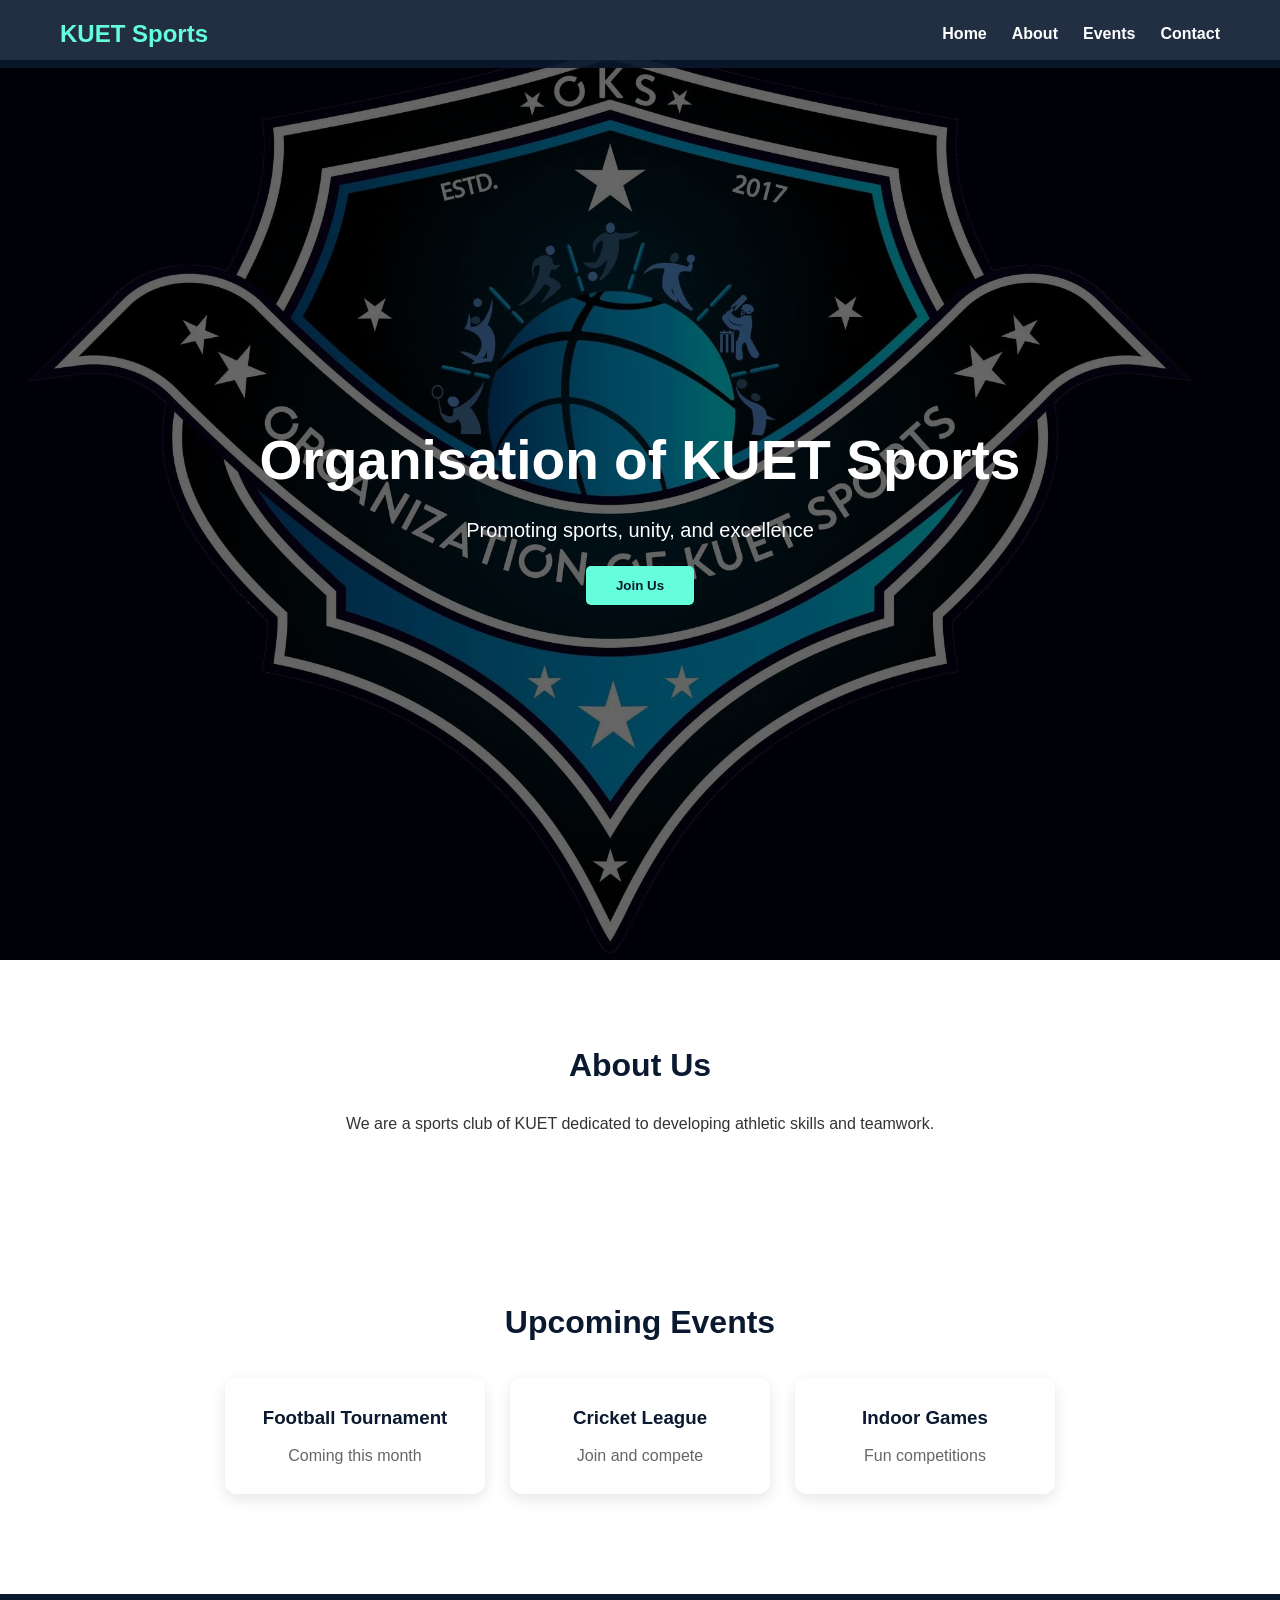
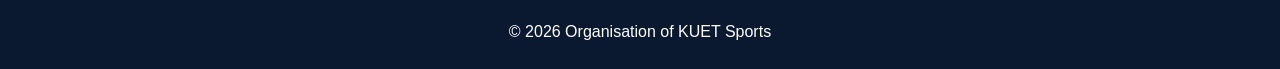
==== index.html @ b195a8f4 "added full existing  project upto 29/04/26" ====
<!doctype html>
<html lang="en">
  <head>
    <meta charset="UTF-8" />
    <meta name="viewport" content="width=device-width, initial-scale=1.0" />
    <title>Organisation of KUET Sports</title>
    <link rel="stylesheet" href="styles.css" />
  </head>

  <body>
    <div class="navbar">
      <h2>KUET Sports</h2>
      <ul>
        <li><a href="index.html">Home</a></li>
        <li><a href="about.html">About</a></li>
        <li><a href="events.html">Events</a></li>
        <li><a href="index.html#contact">Contact</a></li>
      </ul>
    </div>
    <div class="hero">
      <div>
        <h1>Organisation of KUET Sports</h1>
        <p>Promoting sports, unity, and excellence</p>
        <button class="btn">Join Us</button>
      </div>
    </div>
    <div class="section">
      <h2>About Us</h2>
      <p>
        We are a sports club of KUET dedicated to developing athletic skills and
        teamwork.
      </p>
    </div>
    <div class="section">
      <h2>Upcoming Events</h2>
      <div class="cards">
        <div class="card">
          <h3>Football Tournament</h3>
          <p>Coming this month</p>
        </div>
        <div class="card">
          <h3>Cricket League</h3>
          <p>Join and compete</p>
        </div>
        <div class="card">
          <h3>Indoor Games</h3>
          <p>Fun competitions</p>
        </div>
      </div>
    </div>
    <div class="footer">
      <p>© 2026 Organisation of KUET Sports</p>
    </div>
    <script src="script.js"></script>
  </body>
</html>
---- styles.css ----
* {
  margin: 0;
  padding: 0;
  box-sizing: border-box;
  font-family: Arial, sans-serif;
}

body {
  line-height: 1.6;
}

.navbar {
  display: flex;
  justify-content: space-between;
  align-items: center;
  padding: 15px 60px;
  background: rgba(10, 25, 47, 0.9);
  position: fixed;
  width: 100%;
  top: 0;
  z-index: 100;
}

.navbar h2 {
  color: #64ffda;
}

.navbar ul {
  display: flex;
  list-style: none;
}

.navbar ul li {
  margin-left: 25px;
}

.navbar ul li a {
  color: white;
  text-decoration: none;
  font-weight: bold;
  transition: color 0.3s;
}

.navbar ul li a:hover {
  color: #64ffda;
}

.hero {
  height: 100vh;
  background: url("image.jpeg") no-repeat center/cover;
  position: relative;
  display: flex;
  justify-content: center;
  align-items: center;
  text-align: center;
  color: white;
  margin-top: 60px;
}

.hero::before {
  content: "";
  position: absolute;
  top: 0;
  left: 0;
  width: 100%;
  height: 100%;
  background: rgba(0, 0, 0, 0.6);
}

.hero div {
  position: relative;
  z-index: 1;
}

.hero h1 {
  font-size: 55px;
}

.hero p {
  margin-top: 10px;
  font-size: 20px;
}

.btn {
  margin-top: 20px;
  padding: 12px 30px;
  background: #64ffda;
  border: none;
  cursor: pointer;
  font-weight: bold;
  border-radius: 5px;
  color: #0a192f;
  transition: all 0.3s;
}

.btn:hover {
  background: #00d9b6;
  transform: scale(1.05);
}

.section {
  padding: 80px 60px;
  text-align: center;
}

.section h2 {
  margin-bottom: 20px;
  font-size: 32px;
  color: #0a192f;
}

.section p {
  font-size: 16px;
  color: #333;
}

.cards {
  display: flex;
  justify-content: center;
  gap: 25px;
  margin-top: 30px;
  flex-wrap: wrap;
}

.card {
  background: white;
  padding: 25px;
  width: 260px;
  border-radius: 12px;
  box-shadow: 0 5px 15px rgba(0, 0, 0, 0.1);
  transition: all 0.3s;
}

.card:hover {
  transform: translateY(-10px);
  box-shadow: 0 10px 25px rgba(0, 0, 0, 0.2);
}

.card h3 {
  margin-bottom: 10px;
  color: #0a192f;
}

.card p {
  color: #666;
}

.footer {
  background: #0a192f;
  color: white;
  text-align: center;
  padding: 25px;
  margin-top: 20px;
}

@media (max-width: 768px) {
  .navbar {
    padding: 15px 20px;
    flex-direction: column;
    gap: 15px;
  }

  .navbar ul {
    flex-direction: column;
    align-items: center;
    gap: 10px;
  }

  .navbar ul li {
    margin-left: 0;
  }

  .cards {
    flex-direction: column;
    align-items: center;
  }

  .hero h1 {
    font-size: 32px;
  }

  .section {
    padding: 60px 20px;
  }
}
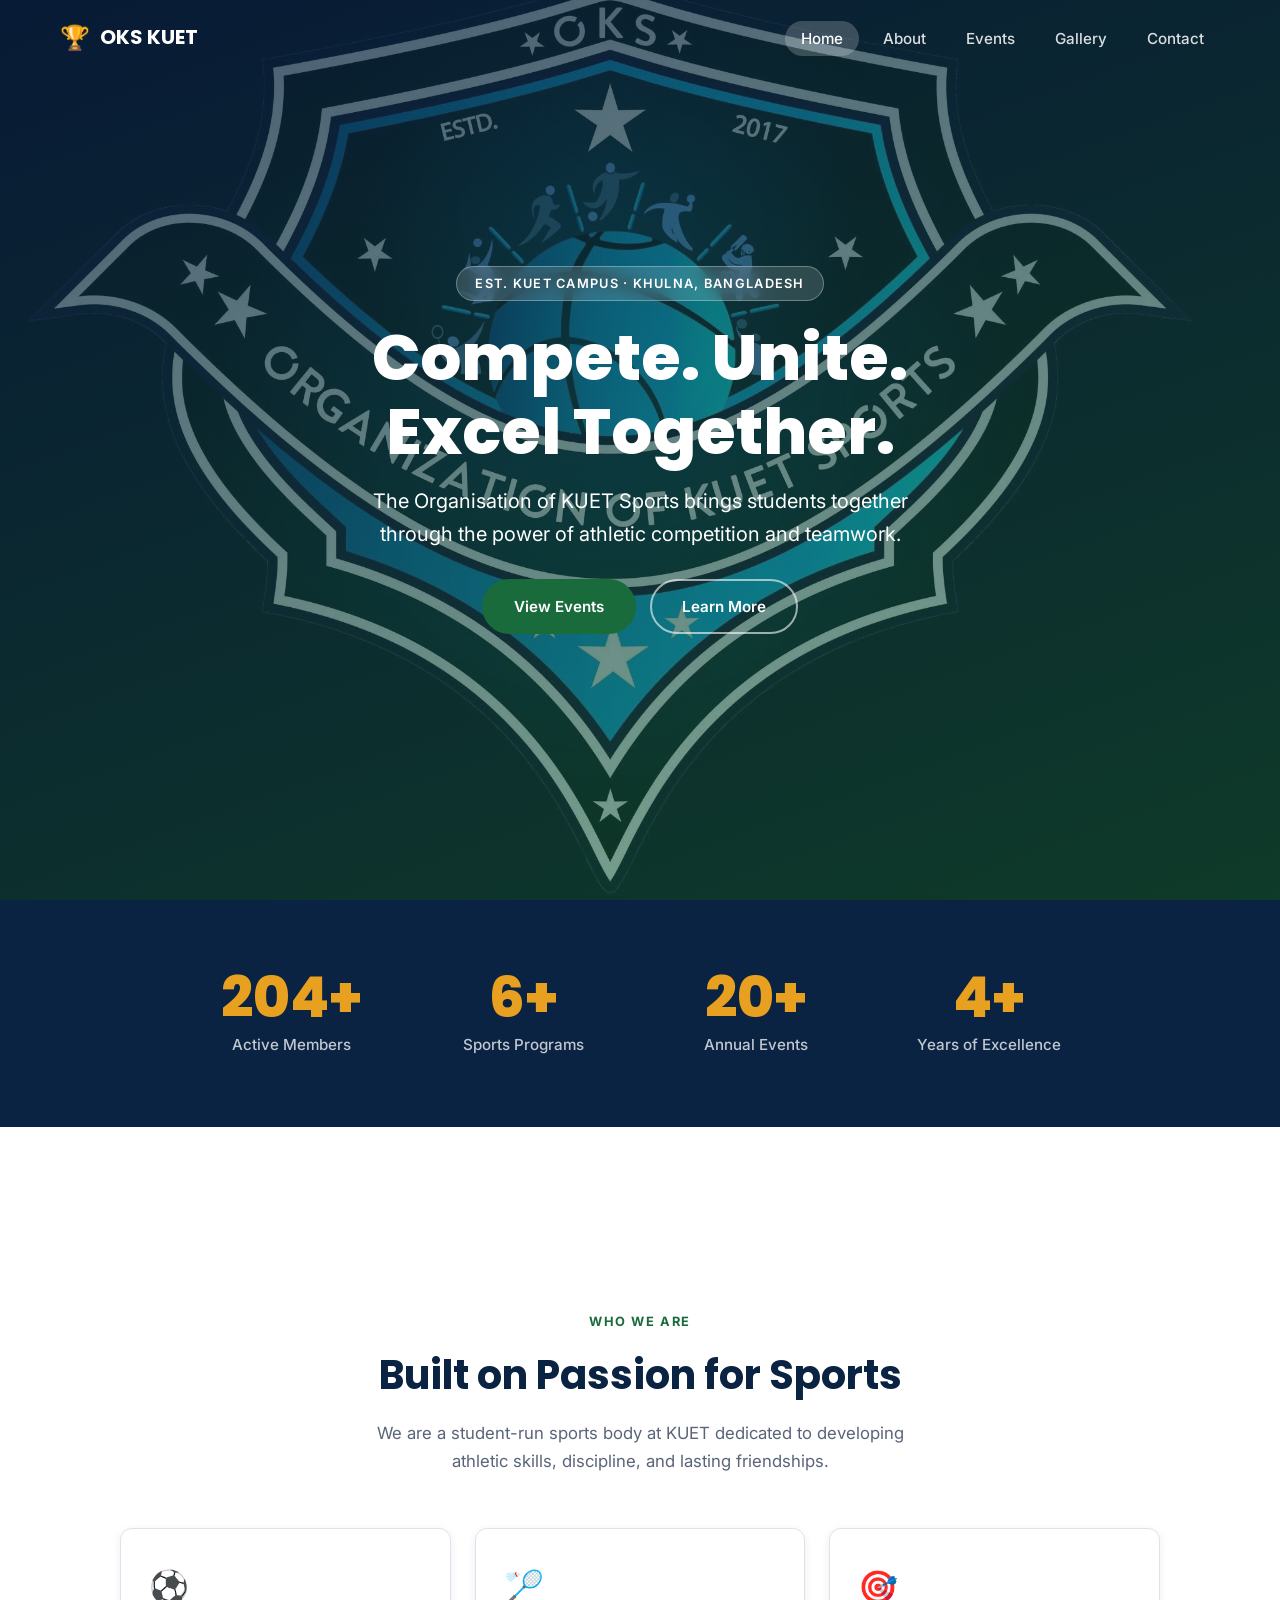
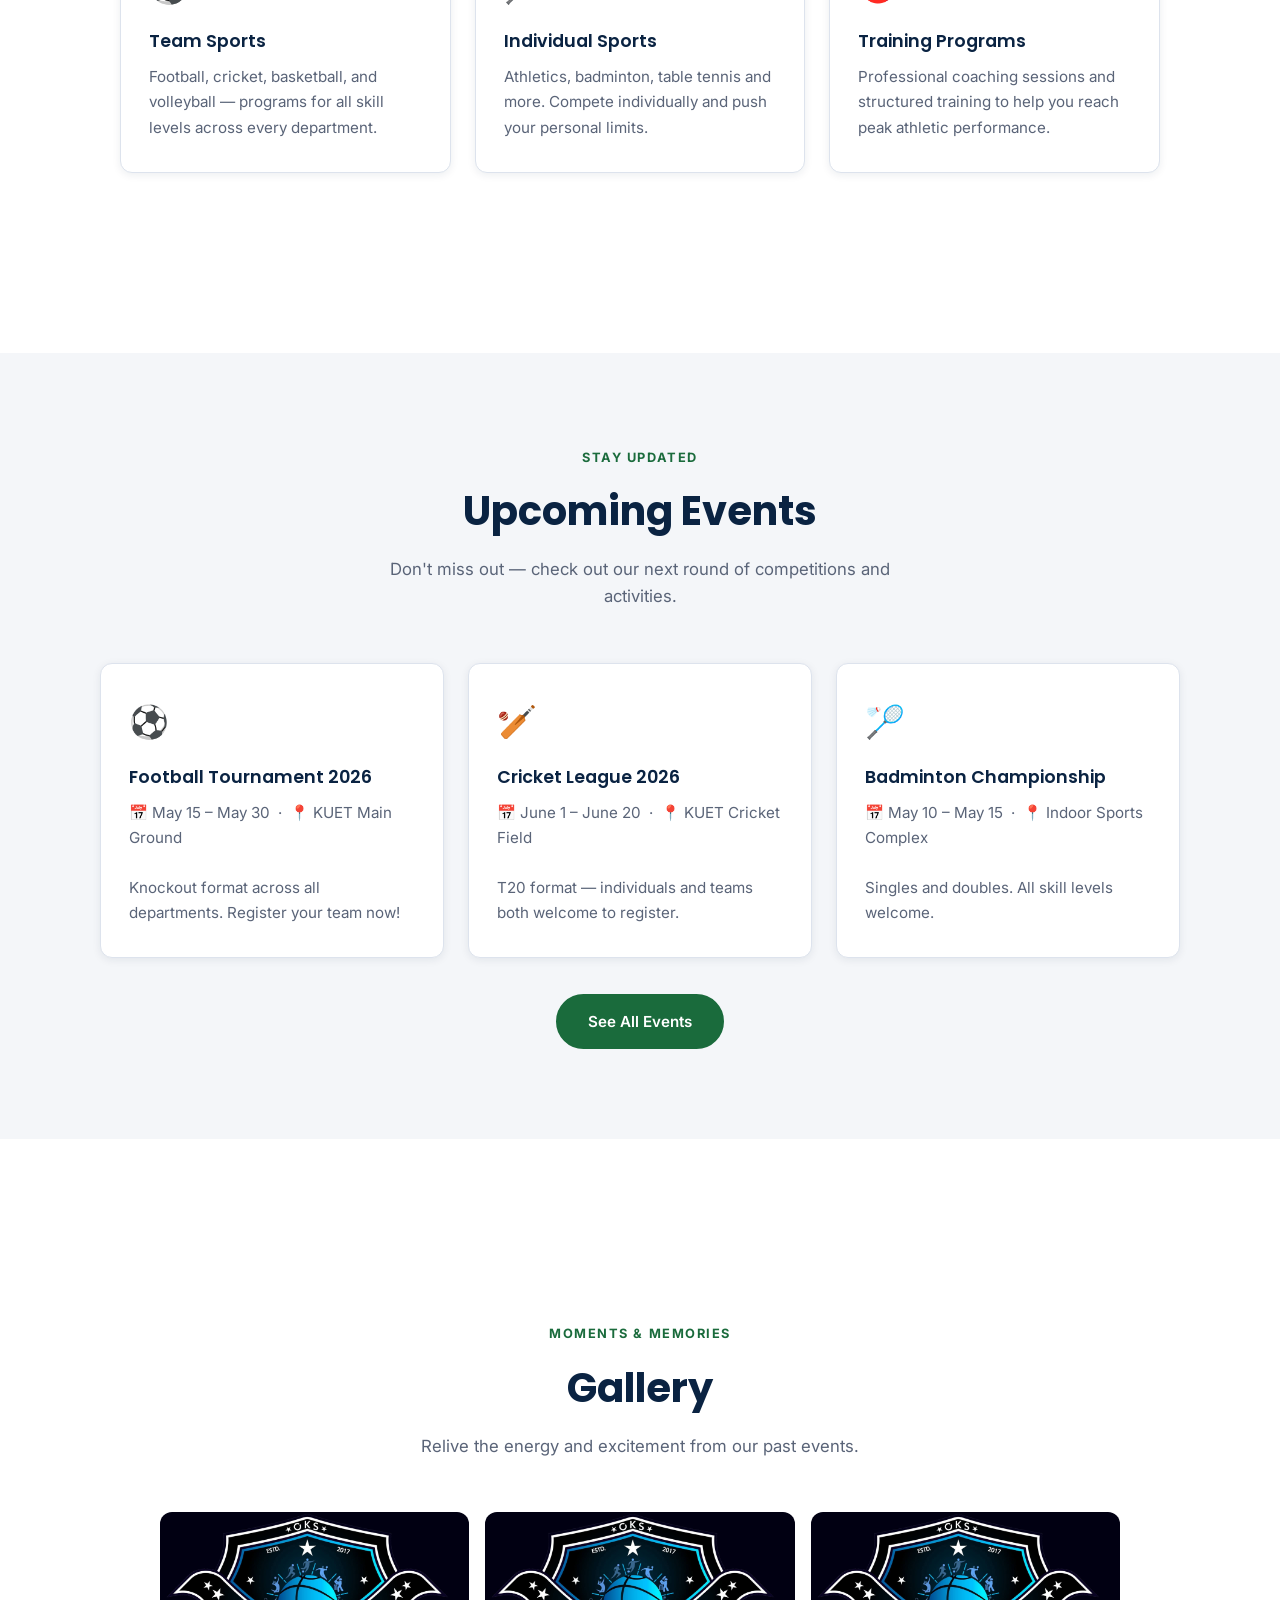
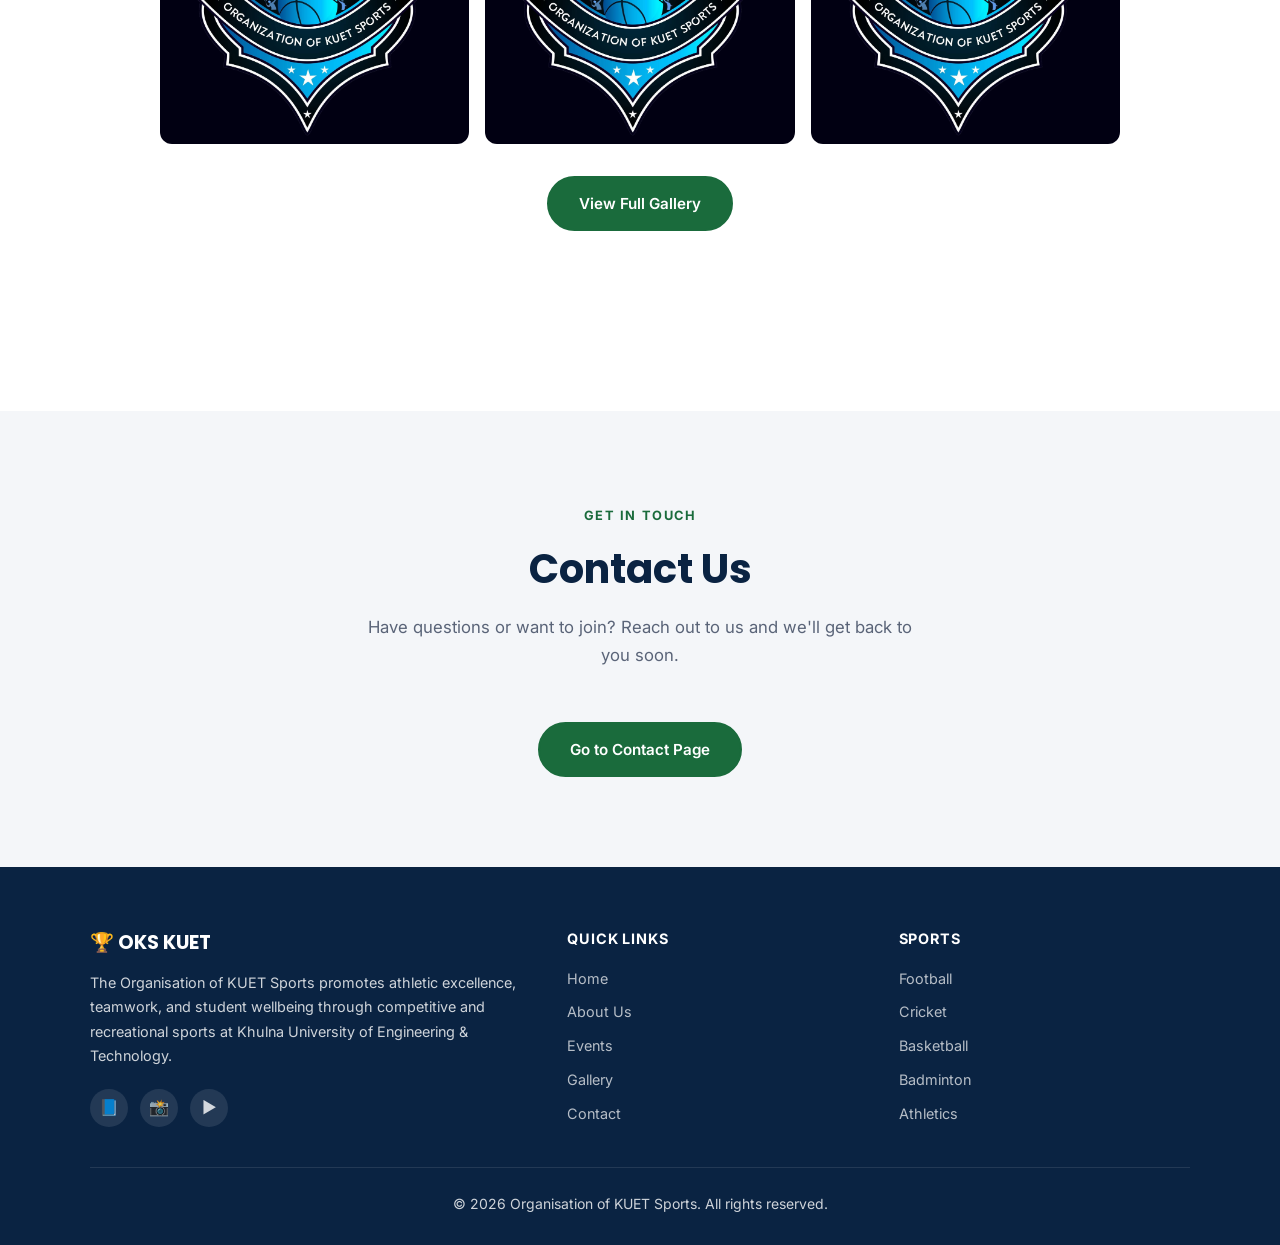
==== commit 2871ae3b: "added gallery and redesigned the portfoltio" ====
--- a/index.html
+++ b/index.html
@@ -3,54 +3,196 @@
   <head>
     <meta charset="UTF-8" />
     <meta name="viewport" content="width=device-width, initial-scale=1.0" />
-    <title>Organisation of KUET Sports</title>
+    <title>Organisation of KUET Sports (OKS)</title>
+    <meta name="description" content="The Organisation of KUET Sports (OKS) promotes athletic excellence, teamwork and fitness among KUET students through competitive and recreational sports programs." />
+    <link rel="icon" href="data:image/svg+xml,<svg xmlns='http://www.w3.org/2000/svg' viewBox='0 0 100 100'><text y='.9em' font-size='90'>🏆</text></svg>" />
     <link rel="stylesheet" href="styles.css" />
   </head>
 
   <body>
-    <div class="navbar">
-      <h2>KUET Sports</h2>
-      <ul>
-        <li><a href="index.html">Home</a></li>
-        <li><a href="about.html">About</a></li>
-        <li><a href="events.html">Events</a></li>
-        <li><a href="index.html#contact">Contact</a></li>
-      </ul>
-    </div>
-    <div class="hero">
-      <div>
-        <h1>Organisation of KUET Sports</h1>
-        <p>Promoting sports, unity, and excellence</p>
-        <button class="btn">Join Us</button>
+    <header class="navbar" id="navbar">
+      <a href="index.html" class="navbar-brand">
+        <span class="brand-icon">🏆</span>
+        <span>OKS KUET</span>
+      </a>
+      <button class="nav-toggle" id="navToggle" aria-controls="primary-navigation" aria-expanded="false">
+        <span class="sr-only">Toggle navigation</span>
+        <span class="hamburger"></span>
+      </button>
+      <nav id="primary-navigation" class="nav-menu" aria-label="Primary">
+        <ul>
+          <li><a href="index.html" class="active">Home</a></li>
+          <li><a href="about.html">About</a></li>
+          <li><a href="events.html">Events</a></li>
+          <li><a href="gallery.html">Gallery</a></li>
+          <li><a href="contact.html">Contact</a></li>
+        </ul>
+      </nav>
+    </header>
+
+    <section class="hero">
+      <div class="hero__inner">
+        <div class="hero__badge">Est. KUET Campus · Khulna, Bangladesh</div>
+        <h1>Compete. Unite.<br>Excel Together.</h1>
+        <p>The Organisation of KUET Sports brings students together through the power of athletic competition and teamwork.</p>
+        <div class="hero__cta">
+          <a href="events.html" class="btn btn--primary">View Events</a>
+          <a href="about.html" class="btn btn--outline">Learn More</a>
+        </div>
       </div>
-    </div>
-    <div class="section">
-      <h2>About Us</h2>
-      <p>
-        We are a sports club of KUET dedicated to developing athletic skills and
-        teamwork.
-      </p>
-    </div>
-    <div class="section">
-      <h2>Upcoming Events</h2>
-      <div class="cards">
-        <div class="card">
-          <h3>Football Tournament</h3>
-          <p>Coming this month</p>
+    </section>
+
+    <section class="stats" id="stats">
+      <div class="stats__grid">
+        <div class="reveal">
+          <div class="stat__number" data-target="500">0</div>
+          <div class="stat__label">Active Members</div>
         </div>
-        <div class="card">
-          <h3>Cricket League</h3>
-          <p>Join and compete</p>
+        <div class="reveal">
+          <div class="stat__number" data-target="15">0</div>
+          <div class="stat__label">Sports Programs</div>
         </div>
-        <div class="card">
-          <h3>Indoor Games</h3>
-          <p>Fun competitions</p>
+        <div class="reveal">
+          <div class="stat__number" data-target="50">0</div>
+          <div class="stat__label">Annual Events</div>
+        </div>
+        <div class="reveal">
+          <div class="stat__number" data-target="12">0</div>
+          <div class="stat__label">Years of Excellence</div>
+        </div>
+      </div>
+    </section>
+
+    <div class="section--full section--alt">
+      <div class="section">
+        <div class="section__header reveal">
+          <span class="section__label">Who We Are</span>
+          <h2 class="section__title">Built on Passion for Sports</h2>
+          <p class="section__subtitle">We are a student-run sports body at KUET dedicated to developing athletic skills, discipline, and lasting friendships.</p>
+        </div>
+        <div class="cards">
+          <div class="card reveal">
+            <div class="card__icon">⚽</div>
+            <h3>Team Sports</h3>
+            <p>Football, cricket, basketball, and volleyball — programs for all skill levels across every department.</p>
+          </div>
+          <div class="card reveal">
+            <div class="card__icon">🏸</div>
+            <h3>Individual Sports</h3>
+            <p>Athletics, badminton, table tennis and more. Compete individually and push your personal limits.</p>
+          </div>
+          <div class="card reveal">
+            <div class="card__icon">🎯</div>
+            <h3>Training Programs</h3>
+            <p>Professional coaching sessions and structured training to help you reach peak athletic performance.</p>
+          </div>
         </div>
       </div>
     </div>
-    <div class="footer">
-      <p>© 2026 Organisation of KUET Sports</p>
+
+    <div class="section">
+      <div class="section__header reveal">
+        <span class="section__label">Stay Updated</span>
+        <h2 class="section__title">Upcoming Events</h2>
+        <p class="section__subtitle">Don't miss out — check out our next round of competitions and activities.</p>
+      </div>
+      <div class="cards">
+        <div class="card reveal">
+          <div class="card__icon">⚽</div>
+          <h3>Football Tournament 2026</h3>
+          <p>📅 May 15 – May 30 &nbsp;·&nbsp; 📍 KUET Main Ground<br><br>Knockout format across all departments. Register your team now!</p>
+        </div>
+        <div class="card reveal">
+          <div class="card__icon">🏏</div>
+          <h3>Cricket League 2026</h3>
+          <p>📅 June 1 – June 20 &nbsp;·&nbsp; 📍 KUET Cricket Field<br><br>T20 format — individuals and teams both welcome to register.</p>
+        </div>
+        <div class="card reveal">
+          <div class="card__icon">🏸</div>
+          <h3>Badminton Championship</h3>
+          <p>📅 May 10 – May 15 &nbsp;·&nbsp; 📍 Indoor Sports Complex<br><br>Singles and doubles. All skill levels welcome.</p>
+        </div>
+      </div>
+      <div style="text-align:center;margin-top:36px;">
+        <a href="events.html" class="btn btn--primary reveal">See All Events</a>
+      </div>
     </div>
+
+    <div class="section--full section--alt">
+      <div class="section">
+        <div class="section__header reveal">
+          <span class="section__label">Moments & Memories</span>
+          <h2 class="section__title">Gallery</h2>
+          <p class="section__subtitle">Relive the energy and excitement from our past events.</p>
+        </div>
+        <div class="gallery-grid" style="max-width:960px;margin:0 auto;">
+          <div class="gallery-item reveal" data-caption="Football Finals 2025">
+            <img src="image.jpeg" alt="Football Finals 2025" />
+            <div class="gallery-overlay"><span>Football Finals 2025</span></div>
+          </div>
+          <div class="gallery-item reveal" data-caption="Cricket League Awards">
+            <img src="image.jpeg" alt="Cricket League Awards" />
+            <div class="gallery-overlay"><span>Cricket League Awards</span></div>
+          </div>
+          <div class="gallery-item reveal" data-caption="Athletic Championships">
+            <img src="image.jpeg" alt="Athletic Championships" />
+            <div class="gallery-overlay"><span>Athletic Championships</span></div>
+          </div>
+        </div>
+        <div style="text-align:center;margin-top:32px;">
+          <a href="gallery.html" class="btn btn--primary reveal">View Full Gallery</a>
+        </div>
+      </div>
+    </div>
+
+    <div class="section" id="contact">
+      <div class="section__header reveal">
+        <span class="section__label">Get In Touch</span>
+        <h2 class="section__title">Contact Us</h2>
+        <p class="section__subtitle">Have questions or want to join? Reach out to us and we'll get back to you soon.</p>
+      </div>
+      <div style="text-align:center;">
+        <a href="contact.html" class="btn btn--primary reveal">Go to Contact Page</a>
+      </div>
+    </div>
+
+    <footer class="footer">
+      <div class="footer__grid">
+        <div>
+          <div class="footer__brand">🏆 OKS KUET</div>
+          <p class="footer__desc">The Organisation of KUET Sports promotes athletic excellence, teamwork, and student wellbeing through competitive and recreational sports at Khulna University of Engineering &amp; Technology.</p>
+          <div class="footer__social">
+            <a href="#" class="social-icon" aria-label="Facebook">📘</a>
+            <a href="#" class="social-icon" aria-label="Instagram">📸</a>
+            <a href="#" class="social-icon" aria-label="YouTube">▶️</a>
+          </div>
+        </div>
+        <div>
+          <div class="footer__heading">Quick Links</div>
+          <div class="footer__links">
+            <a href="index.html">Home</a>
+            <a href="about.html">About Us</a>
+            <a href="events.html">Events</a>
+            <a href="gallery.html">Gallery</a>
+            <a href="contact.html">Contact</a>
+          </div>
+        </div>
+        <div>
+          <div class="footer__heading">Sports</div>
+          <div class="footer__links">
+            <a href="#">Football</a>
+            <a href="#">Cricket</a>
+            <a href="#">Basketball</a>
+            <a href="#">Badminton</a>
+            <a href="#">Athletics</a>
+          </div>
+        </div>
+      </div>
+      <div class="footer__bottom">
+        <p>© 2026 Organisation of KUET Sports. All rights reserved.</p>
+      </div>
+    </footer>
+
     <script src="script.js"></script>
   </body>
 </html>
--- a/styles.css
+++ b/styles.css
@@ -1,185 +1,868 @@
-* {
+@import url('https://fonts.googleapis.com/css2?family=Inter:wght@400;500;600;700&family=Poppins:wght@600;700;800&display=swap');
+
+:root {
+  --navy:        #0a2342;
+  --navy-light:  #0e2f5a;
+  --green:       #1a6b3c;
+  --green-light: #22884d;
+  --gold:        #e8a020;
+  --off-white:   #f4f6f9;
+  --white:       #ffffff;
+  --text-dark:   #1a1f2e;
+  --text-muted:  #5a6478;
+  --border:      #dde3ed;
+  --shadow-sm:   0 2px 8px rgba(10,35,66,.08);
+  --shadow-md:   0 6px 24px rgba(10,35,66,.13);
+  --shadow-lg:   0 16px 48px rgba(10,35,66,.18);
+  --radius:      12px;
+  --radius-sm:   6px;
+  --transition:  0.3s ease;
+}
+
+*, *::before, *::after {
   margin: 0;
   padding: 0;
   box-sizing: border-box;
-  font-family: Arial, sans-serif;
-}
+}
+
+html { scroll-behavior: smooth; }
 
 body {
-  line-height: 1.6;
-}
+  font-family: 'Inter', sans-serif;
+  background: var(--off-white);
+  color: var(--text-dark);
+  line-height: 1.65;
+}
+
+img { max-width: 100%; display: block; }
+a  { text-decoration: none; color: inherit; }
+ul { list-style: none; }
+button { font-family: inherit; cursor: pointer; }
 
 .navbar {
   display: flex;
   justify-content: space-between;
   align-items: center;
-  padding: 15px 60px;
-  background: rgba(10, 25, 47, 0.9);
+  padding: 18px 60px;
   position: fixed;
   width: 100%;
   top: 0;
-  z-index: 100;
-}
-
-.navbar h2 {
-  color: #64ffda;
-}
-
-.navbar ul {
-  display: flex;
-  list-style: none;
-}
-
-.navbar ul li {
-  margin-left: 25px;
-}
-
-.navbar ul li a {
-  color: white;
-  text-decoration: none;
-  font-weight: bold;
-  transition: color 0.3s;
-}
-
-.navbar ul li a:hover {
-  color: #64ffda;
+  z-index: 1000;
+  background: transparent;
+  transition: background var(--transition), box-shadow var(--transition), padding var(--transition);
+}
+
+.navbar.scrolled {
+  background: var(--white);
+  box-shadow: var(--shadow-md);
+  padding: 12px 60px;
+}
+
+.navbar-brand {
+  display: flex;
+  align-items: center;
+  gap: 10px;
+  color: var(--white);
+  font-family: 'Poppins', sans-serif;
+  font-size: 1.25rem;
+  font-weight: 700;
+  transition: color var(--transition);
+}
+
+.navbar.scrolled .navbar-brand { color: var(--navy); }
+
+.navbar-brand .brand-icon {
+  font-size: 1.5rem;
+}
+
+.nav-menu ul {
+  display: flex;
+  gap: 8px;
+  align-items: center;
+}
+
+.nav-menu a {
+  color: rgba(255,255,255,.85);
+  font-size: .95rem;
+  font-weight: 500;
+  padding: 8px 16px;
+  border-radius: 100px;
+  transition: background var(--transition), color var(--transition);
+}
+
+.navbar.scrolled .nav-menu a { color: var(--text-dark); }
+
+.nav-menu a:hover,
+.nav-menu a.active {
+  background: rgba(255,255,255,.2);
+  color: var(--white);
+}
+
+.navbar.scrolled .nav-menu a:hover,
+.navbar.scrolled .nav-menu a.active {
+  background: var(--navy);
+  color: var(--white);
+}
+
+.nav-toggle { display: none; background: transparent; border: none; }
+.hamburger {
+  display: block;
+  width: 26px; height: 2px;
+  background: var(--white);
+  position: relative;
+  transition: background var(--transition);
+}
+.navbar.scrolled .hamburger { background: var(--navy); }
+.hamburger::before, .hamburger::after {
+  content: '';
+  position: absolute;
+  left: 0; width: 26px; height: 2px;
+  background: inherit;
+  transition: transform var(--transition);
+}
+.hamburger::before { top: -8px; }
+.hamburger::after  { top:  8px; }
+
+.navbar.open .hamburger { background: transparent; }
+.navbar.open .hamburger::before { transform: translateY(8px) rotate(45deg); }
+.navbar.open .hamburger::after  { transform: translateY(-8px) rotate(-45deg); }
+.navbar.open .nav-menu { display: block; }
+
+.sr-only {
+  position: absolute; width: 1px; height: 1px;
+  padding: 0; margin: -1px; overflow: hidden;
+  clip: rect(0,0,0,0); white-space: nowrap; border: 0;
 }
 
 .hero {
   height: 100vh;
-  background: url("image.jpeg") no-repeat center/cover;
+  background: url('image.jpeg') no-repeat center/cover;
   position: relative;
   display: flex;
+  align-items: center;
   justify-content: center;
-  align-items: center;
   text-align: center;
-  color: white;
-  margin-top: 60px;
-}
+  color: var(--white);
+}
+
+.hero--short { height: 65vh; }
 
 .hero::before {
-  content: "";
-  position: absolute;
-  top: 0;
-  left: 0;
-  width: 100%;
-  height: 100%;
-  background: rgba(0, 0, 0, 0.6);
-}
-
-.hero div {
+  content: '';
+  position: absolute; inset: 0;
+  background: linear-gradient(
+    160deg,
+    rgba(10,35,66,.75) 0%,
+    rgba(26,107,60,.55) 100%
+  );
+}
+
+.hero__inner {
   position: relative;
   z-index: 1;
+  padding: 0 20px;
+}
+
+.hero__badge {
+  display: inline-block;
+  background: rgba(255,255,255,.15);
+  border: 1px solid rgba(255,255,255,.3);
+  backdrop-filter: blur(8px);
+  color: var(--white);
+  font-size: .8rem;
+  font-weight: 600;
+  letter-spacing: .1em;
+  text-transform: uppercase;
+  padding: 6px 18px;
+  border-radius: 100px;
+  margin-bottom: 20px;
+  animation: fadeDown .7s ease both;
 }
 
 .hero h1 {
-  font-size: 55px;
+  font-family: 'Poppins', sans-serif;
+  font-size: clamp(2.2rem, 6vw, 4rem);
+  font-weight: 800;
+  line-height: 1.15;
+  margin-bottom: 16px;
+  animation: fadeDown .7s .15s ease both;
 }
 
 .hero p {
-  margin-top: 10px;
-  font-size: 20px;
+  font-size: clamp(1rem, 2.5vw, 1.25rem);
+  opacity: .9;
+  max-width: 560px;
+  margin: 0 auto 28px;
+  animation: fadeDown .7s .3s ease both;
+}
+
+.hero__cta {
+  display: flex;
+  gap: 14px;
+  justify-content: center;
+  flex-wrap: wrap;
+  animation: fadeDown .7s .45s ease both;
 }
 
 .btn {
+  display: inline-flex;
+  align-items: center;
+  gap: 8px;
+  padding: 13px 30px;
+  border-radius: 100px;
+  font-weight: 600;
+  font-size: .95rem;
+  transition: all var(--transition);
+  border: 2px solid transparent;
+}
+
+.btn--primary {
+  background: var(--green);
+  color: var(--white);
+  border-color: var(--green);
+}
+.btn--primary:hover {
+  background: var(--green-light);
+  border-color: var(--green-light);
+  transform: translateY(-2px);
+  box-shadow: 0 8px 24px rgba(26,107,60,.35);
+}
+
+.btn--outline {
+  background: transparent;
+  color: var(--white);
+  border-color: rgba(255,255,255,.6);
+}
+.btn--outline:hover {
+  background: rgba(255,255,255,.15);
+  border-color: var(--white);
+  transform: translateY(-2px);
+}
+
+.btn--small {
+  padding: 9px 20px;
+  font-size: .875rem;
+  border-radius: 100px;
+}
+
+.section {
+  padding: 90px 60px;
+  max-width: 1200px;
+  margin: 0 auto;
+}
+
+.section--full {
+  max-width: none;
+  padding: 90px 60px;
+}
+
+.section--alt {
+  background: var(--white);
+}
+
+.section__header {
+  text-align: center;
+  margin-bottom: 52px;
+}
+
+.section__label {
+  display: inline-block;
+  color: var(--green);
+  font-size: .8rem;
+  font-weight: 700;
+  letter-spacing: .12em;
+  text-transform: uppercase;
+  margin-bottom: 10px;
+}
+
+.section__title {
+  font-family: 'Poppins', sans-serif;
+  font-size: clamp(1.75rem, 4vw, 2.5rem);
+  font-weight: 700;
+  color: var(--navy);
+  margin-bottom: 12px;
+}
+
+.section__subtitle {
+  color: var(--text-muted);
+  font-size: 1.05rem;
+  max-width: 560px;
+  margin: 0 auto;
+}
+
+.cards {
+  display: grid;
+  grid-template-columns: repeat(auto-fit, minmax(250px, 1fr));
+  gap: 24px;
+}
+
+.card {
+  background: var(--white);
+  padding: 32px 28px;
+  border-radius: var(--radius);
+  box-shadow: var(--shadow-sm);
+  border: 1px solid var(--border);
+  transition: transform var(--transition), box-shadow var(--transition);
+  position: relative;
+  overflow: hidden;
+}
+
+.card::before {
+  content: '';
+  position: absolute;
+  top: 0; left: 0;
+  width: 4px; height: 100%;
+  background: var(--green);
+  opacity: 0;
+  transition: opacity var(--transition);
+}
+
+.card:hover {
+  transform: translateY(-6px);
+  box-shadow: var(--shadow-md);
+}
+.card:hover::before { opacity: 1; }
+
+.card__icon {
+  font-size: 2rem;
+  margin-bottom: 14px;
+}
+
+.card h3 {
+  font-family: 'Poppins', sans-serif;
+  font-size: 1.1rem;
+  font-weight: 600;
+  color: var(--navy);
+  margin-bottom: 8px;
+}
+
+.card p { color: var(--text-muted); font-size: .95rem; }
+
+.stats {
+  background: var(--navy);
+  padding: 70px 60px;
+}
+
+.stats__grid {
+  display: grid;
+  grid-template-columns: repeat(auto-fit, minmax(160px, 1fr));
+  gap: 30px;
+  max-width: 900px;
+  margin: 0 auto;
+  text-align: center;
+}
+
+.stat__number {
+  font-family: 'Poppins', sans-serif;
+  font-size: clamp(2.5rem, 5vw, 3.5rem);
+  font-weight: 800;
+  color: var(--gold);
+  line-height: 1;
+  margin-bottom: 6px;
+}
+
+.stat__label {
+  color: rgba(255,255,255,.75);
+  font-size: .95rem;
+  font-weight: 500;
+}
+
+.event-filter {
+  display: flex;
+  flex-wrap: wrap;
+  gap: 10px;
+  justify-content: center;
+  margin-bottom: 40px;
+}
+
+.filter-btn {
+  padding: 9px 22px;
+  border-radius: 100px;
+  border: 2px solid var(--border);
+  background: var(--white);
+  color: var(--text-muted);
+  font-weight: 600;
+  font-size: .875rem;
+  transition: all var(--transition);
+}
+
+.filter-btn:hover,
+.filter-btn.active {
+  background: var(--navy);
+  border-color: var(--navy);
+  color: var(--white);
+}
+
+.events-list {
+  display: flex;
+  flex-direction: column;
+  gap: 20px;
+  max-width: 760px;
+  margin: 0 auto;
+}
+
+.event-item {
+  background: var(--white);
+  padding: 28px 32px;
+  border-radius: var(--radius);
+  box-shadow: var(--shadow-sm);
+  border: 1px solid var(--border);
+  border-left: 5px solid var(--green);
+  transition: box-shadow var(--transition), transform var(--transition);
+}
+
+.event-item:hover {
+  box-shadow: var(--shadow-md);
+  transform: translateX(4px);
+}
+
+.event-item.past {
+  border-left-color: var(--text-muted);
+  opacity: .75;
+}
+
+.event-item h3 {
+  font-family: 'Poppins', sans-serif;
+  color: var(--navy);
+  margin-bottom: 8px;
+  font-size: 1.15rem;
+}
+
+.event-date {
+  color: var(--green);
+  font-weight: 600;
+  font-size: .9rem;
+  margin-bottom: 6px;
+}
+
+.event-item.past .event-date { color: var(--text-muted); }
+
+.event-location {
+  color: var(--text-muted);
+  font-size: .875rem;
+  margin-bottom: 10px;
+}
+
+.event-description {
+  color: var(--text-dark);
+  font-size: .95rem;
+  margin-bottom: 14px;
+}
+
+.event-footer {
+  display: flex;
+  align-items: center;
+  gap: 12px;
+  flex-wrap: wrap;
+}
+
+.event-category {
+  display: inline-block;
+  background: var(--navy);
+  color: var(--white);
+  padding: 4px 12px;
+  border-radius: 100px;
+  font-size: .75rem;
+  font-weight: 600;
+  letter-spacing: .06em;
+  text-transform: uppercase;
+}
+
+.register-btn {
+  background: var(--green);
+  color: var(--white);
+  padding: 9px 22px;
+  border: none;
+  border-radius: 100px;
+  font-weight: 600;
+  font-size: .875rem;
+  transition: all var(--transition);
+}
+.register-btn:hover {
+  background: var(--green-light);
+  transform: translateY(-2px);
+  box-shadow: 0 6px 16px rgba(26,107,60,.3);
+}
+
+.gallery-grid {
+  display: grid;
+  grid-template-columns: repeat(auto-fill, minmax(260px, 1fr));
+  gap: 16px;
+}
+
+.gallery-item {
+  position: relative;
+  border-radius: var(--radius);
+  overflow: hidden;
+  cursor: pointer;
+  aspect-ratio: 4/3;
+  background: var(--border);
+}
+
+.gallery-item img {
+  width: 100%; height: 100%;
+  object-fit: cover;
+  transition: transform .5s ease;
+}
+
+.gallery-item:hover img { transform: scale(1.07); }
+
+.gallery-overlay {
+  position: absolute; inset: 0;
+  background: linear-gradient(to top, rgba(10,35,66,.7) 0%, transparent 60%);
+  opacity: 0;
+  transition: opacity var(--transition);
+  display: flex;
+  align-items: flex-end;
+  padding: 20px;
+}
+
+.gallery-item:hover .gallery-overlay { opacity: 1; }
+
+.gallery-overlay span {
+  color: var(--white);
+  font-weight: 600;
+  font-size: .95rem;
+}
+
+.lightbox {
+  position: fixed; inset: 0;
+  background: rgba(0,0,0,.92);
+  z-index: 9999;
+  display: none;
+  align-items: center;
+  justify-content: center;
+}
+
+.lightbox.open { display: flex; }
+
+.lightbox__inner {
+  position: relative;
+  max-width: 90vw;
+  max-height: 85vh;
+}
+
+.lightbox__inner img {
+  max-width: 90vw;
+  max-height: 85vh;
+  border-radius: var(--radius);
+  object-fit: contain;
+}
+
+.lightbox__close,
+.lightbox__prev,
+.lightbox__next {
+  position: absolute;
+  background: rgba(255,255,255,.15);
+  border: none;
+  color: var(--white);
+  border-radius: 50%;
+  width: 44px; height: 44px;
+  font-size: 1.3rem;
+  display: flex; align-items: center; justify-content: center;
+  transition: background var(--transition);
+  backdrop-filter: blur(4px);
+}
+.lightbox__close:hover,
+.lightbox__prev:hover,
+.lightbox__next:hover { background: rgba(255,255,255,.3); }
+
+.lightbox__close { top: -52px; right: 0; }
+.lightbox__prev  { left: -56px; top: 50%; transform: translateY(-50%); }
+.lightbox__next  { right: -56px; top: 50%; transform: translateY(-50%); }
+
+.lightbox__caption {
+  text-align: center;
+  color: rgba(255,255,255,.75);
+  margin-top: 14px;
+  font-size: .9rem;
+}
+
+.contact-grid {
+  display: grid;
+  grid-template-columns: 1fr 1.4fr;
+  gap: 48px;
+  align-items: start;
+}
+
+.contact-info__card {
+  display: flex;
+  align-items: flex-start;
+  gap: 16px;
+  padding: 22px 24px;
+  background: var(--white);
+  border-radius: var(--radius);
+  box-shadow: var(--shadow-sm);
+  border: 1px solid var(--border);
+  margin-bottom: 16px;
+  transition: box-shadow var(--transition);
+}
+.contact-info__card:hover { box-shadow: var(--shadow-md); }
+
+.contact-info__icon {
+  font-size: 1.6rem;
+  flex-shrink: 0;
+  width: 48px; height: 48px;
+  background: rgba(26,107,60,.1);
+  border-radius: 50%;
+  display: flex; align-items: center; justify-content: center;
+}
+
+.contact-info__card h4 {
+  font-family: 'Poppins', sans-serif;
+  font-size: .9rem;
+  color: var(--navy);
+  margin-bottom: 4px;
+}
+
+.contact-info__card p { color: var(--text-muted); font-size: .9rem; }
+
+.contact-form {
+  background: var(--white);
+  padding: 40px 44px;
+  border-radius: var(--radius);
+  box-shadow: var(--shadow-sm);
+  border: 1px solid var(--border);
+}
+
+.form-group {
+  margin-bottom: 20px;
+}
+
+.form-group label {
+  display: block;
+  font-size: .875rem;
+  font-weight: 600;
+  color: var(--navy);
+  margin-bottom: 7px;
+}
+
+.form-group input,
+.form-group select,
+.form-group textarea {
+  width: 100%;
+  padding: 12px 16px;
+  border: 2px solid var(--border);
+  border-radius: var(--radius-sm);
+  font-family: inherit;
+  font-size: .95rem;
+  color: var(--text-dark);
+  background: var(--off-white);
+  transition: border-color var(--transition), box-shadow var(--transition);
+  outline: none;
+}
+
+.form-group input:focus,
+.form-group select:focus,
+.form-group textarea:focus {
+  border-color: var(--green);
+  background: var(--white);
+  box-shadow: 0 0 0 3px rgba(26,107,60,.12);
+}
+
+.form-group textarea { resize: vertical; min-height: 130px; }
+
+.form-error {
+  color: #d0302f;
+  font-size: .8rem;
+  margin-top: 5px;
+  display: none;
+}
+
+.form-error.visible { display: block; }
+
+.form-group input.error,
+.form-group select.error,
+.form-group textarea.error { border-color: #d0302f; }
+
+.form-success {
+  display: none;
+  background: rgba(26,107,60,.1);
+  border: 1px solid var(--green);
+  color: var(--green);
+  padding: 16px 20px;
+  border-radius: var(--radius-sm);
+  font-weight: 600;
+  text-align: center;
+  margin-top: 16px;
+}
+.form-success.visible { display: block; }
+
+.team-card {
+  text-align: center;
+}
+
+.team-card__avatar {
+  width: 80px; height: 80px;
+  border-radius: 50%;
+  background: linear-gradient(135deg, var(--navy) 0%, var(--green) 100%);
+  display: flex; align-items: center; justify-content: center;
+  font-size: 2rem;
+  margin: 0 auto 16px;
+}
+
+.team-card__role {
+  font-size: .78rem;
+  font-weight: 700;
+  letter-spacing: .1em;
+  text-transform: uppercase;
+  color: var(--green);
+  margin-bottom: 4px;
+}
+
+.team-card__name {
+  font-family: 'Poppins', sans-serif;
+  font-size: 1.05rem;
+  font-weight: 600;
+  color: var(--navy);
+  margin-bottom: 6px;
+}
+
+.footer {
+  background: var(--navy);
+  color: rgba(255,255,255,.8);
+  padding: 60px 60px 30px;
+}
+
+.footer__grid {
+  display: grid;
+  grid-template-columns: 1.5fr 1fr 1fr;
+  gap: 40px;
+  max-width: 1100px;
+  margin: 0 auto 40px;
+}
+
+.footer__brand {
+  font-family: 'Poppins', sans-serif;
+  font-size: 1.2rem;
+  font-weight: 700;
+  color: var(--white);
+  margin-bottom: 12px;
+}
+
+.footer__desc { font-size: .9rem; line-height: 1.7; }
+
+.footer__heading {
+  font-weight: 700;
+  color: var(--white);
+  font-size: .9rem;
+  letter-spacing: .06em;
+  text-transform: uppercase;
+  margin-bottom: 16px;
+}
+
+.footer__links { display: flex; flex-direction: column; gap: 10px; }
+
+.footer__links a {
+  color: rgba(255,255,255,.7);
+  font-size: .9rem;
+  transition: color var(--transition);
+}
+.footer__links a:hover { color: var(--gold); }
+
+.footer__social {
+  display: flex;
+  gap: 12px;
   margin-top: 20px;
-  padding: 12px 30px;
-  background: #64ffda;
-  border: none;
-  cursor: pointer;
-  font-weight: bold;
-  border-radius: 5px;
-  color: #0a192f;
-  transition: all 0.3s;
-}
-
-.btn:hover {
-  background: #00d9b6;
-  transform: scale(1.05);
-}
-
-.section {
-  padding: 80px 60px;
+}
+
+.social-icon {
+  width: 38px; height: 38px;
+  background: rgba(255,255,255,.1);
+  border-radius: 50%;
+  display: flex; align-items: center; justify-content: center;
+  font-size: 1rem;
+  transition: background var(--transition);
+}
+.social-icon:hover { background: var(--green); }
+
+.footer__bottom {
+  border-top: 1px solid rgba(255,255,255,.1);
+  padding-top: 24px;
   text-align: center;
-}
-
-.section h2 {
-  margin-bottom: 20px;
-  font-size: 32px;
-  color: #0a192f;
-}
-
-.section p {
-  font-size: 16px;
-  color: #333;
-}
-
-.cards {
-  display: flex;
-  justify-content: center;
-  gap: 25px;
-  margin-top: 30px;
-  flex-wrap: wrap;
-}
-
-.card {
-  background: white;
-  padding: 25px;
-  width: 260px;
-  border-radius: 12px;
-  box-shadow: 0 5px 15px rgba(0, 0, 0, 0.1);
-  transition: all 0.3s;
-}
-
-.card:hover {
-  transform: translateY(-10px);
-  box-shadow: 0 10px 25px rgba(0, 0, 0, 0.2);
-}
-
-.card h3 {
-  margin-bottom: 10px;
-  color: #0a192f;
-}
-
-.card p {
-  color: #666;
-}
-
-.footer {
-  background: #0a192f;
-  color: white;
-  text-align: center;
-  padding: 25px;
-  margin-top: 20px;
+  font-size: .875rem;
+  max-width: 1100px;
+  margin: 0 auto;
+}
+
+.reveal {
+  opacity: 0;
+  transform: translateY(30px);
+  transition: opacity .65s ease, transform .65s ease;
+}
+
+.reveal.visible {
+  opacity: 1;
+  transform: translateY(0);
+}
+
+.reveal-left {
+  opacity: 0;
+  transform: translateX(-30px);
+  transition: opacity .65s ease, transform .65s ease;
+}
+.reveal-left.visible { opacity: 1; transform: translateX(0); }
+
+.reveal-right {
+  opacity: 0;
+  transform: translateX(30px);
+  transition: opacity .65s ease, transform .65s ease;
+}
+.reveal-right.visible { opacity: 1; transform: translateX(0); }
+
+@keyframes fadeDown {
+  from { opacity: 0; transform: translateY(-20px); }
+  to   { opacity: 1; transform: translateY(0); }
+}
+
+@media (max-width: 900px) {
+  .contact-grid { grid-template-columns: 1fr; }
+  .footer__grid { grid-template-columns: 1fr 1fr; }
 }
 
 @media (max-width: 768px) {
-  .navbar {
-    padding: 15px 20px;
-    flex-direction: column;
-    gap: 15px;
+  .navbar { padding: 14px 20px; }
+  .navbar.scrolled { padding: 10px 20px; }
+
+  .nav-toggle {
+    display: inline-flex;
+    align-items: center;
+    justify-content: center;
   }
 
-  .navbar ul {
-    flex-direction: column;
-    align-items: center;
-    gap: 10px;
+  .nav-menu {
+    display: none;
+    position: absolute;
+    top: 100%;
+    left: 0;
+    width: 100%;
+    background: var(--white);
+    box-shadow: var(--shadow-md);
+    padding: 16px 0;
   }
 
-  .navbar ul li {
-    margin-left: 0;
+  .nav-menu ul { flex-direction: column; gap: 4px; padding: 0 16px; }
+
+  .nav-menu a { color: var(--text-dark) !important; display: block; }
+  .nav-menu a:hover, .nav-menu a.active {
+    background: var(--navy) !important;
+    color: var(--white) !important;
   }
 
-  .cards {
-    flex-direction: column;
-    align-items: center;
-  }
-
-  .hero h1 {
-    font-size: 32px;
-  }
-
-  .section {
-    padding: 60px 20px;
-  }
-}
+  .section, .section--full { padding: 60px 20px; }
+  .stats { padding: 50px 20px; }
+
+  .footer { padding: 48px 20px 24px; }
+  .footer__grid { grid-template-columns: 1fr; gap: 32px; }
+
+  .lightbox__prev { left: -44px; }
+  .lightbox__next { right: -44px; }
+
+  .contact-form { padding: 28px 24px; }
+}
+
+@media (max-width: 480px) {
+  .hero h1 { font-size: 2rem; }
+  .gallery-grid { grid-template-columns: 1fr 1fr; }
+  .lightbox__prev, .lightbox__next { display: none; }
+}
